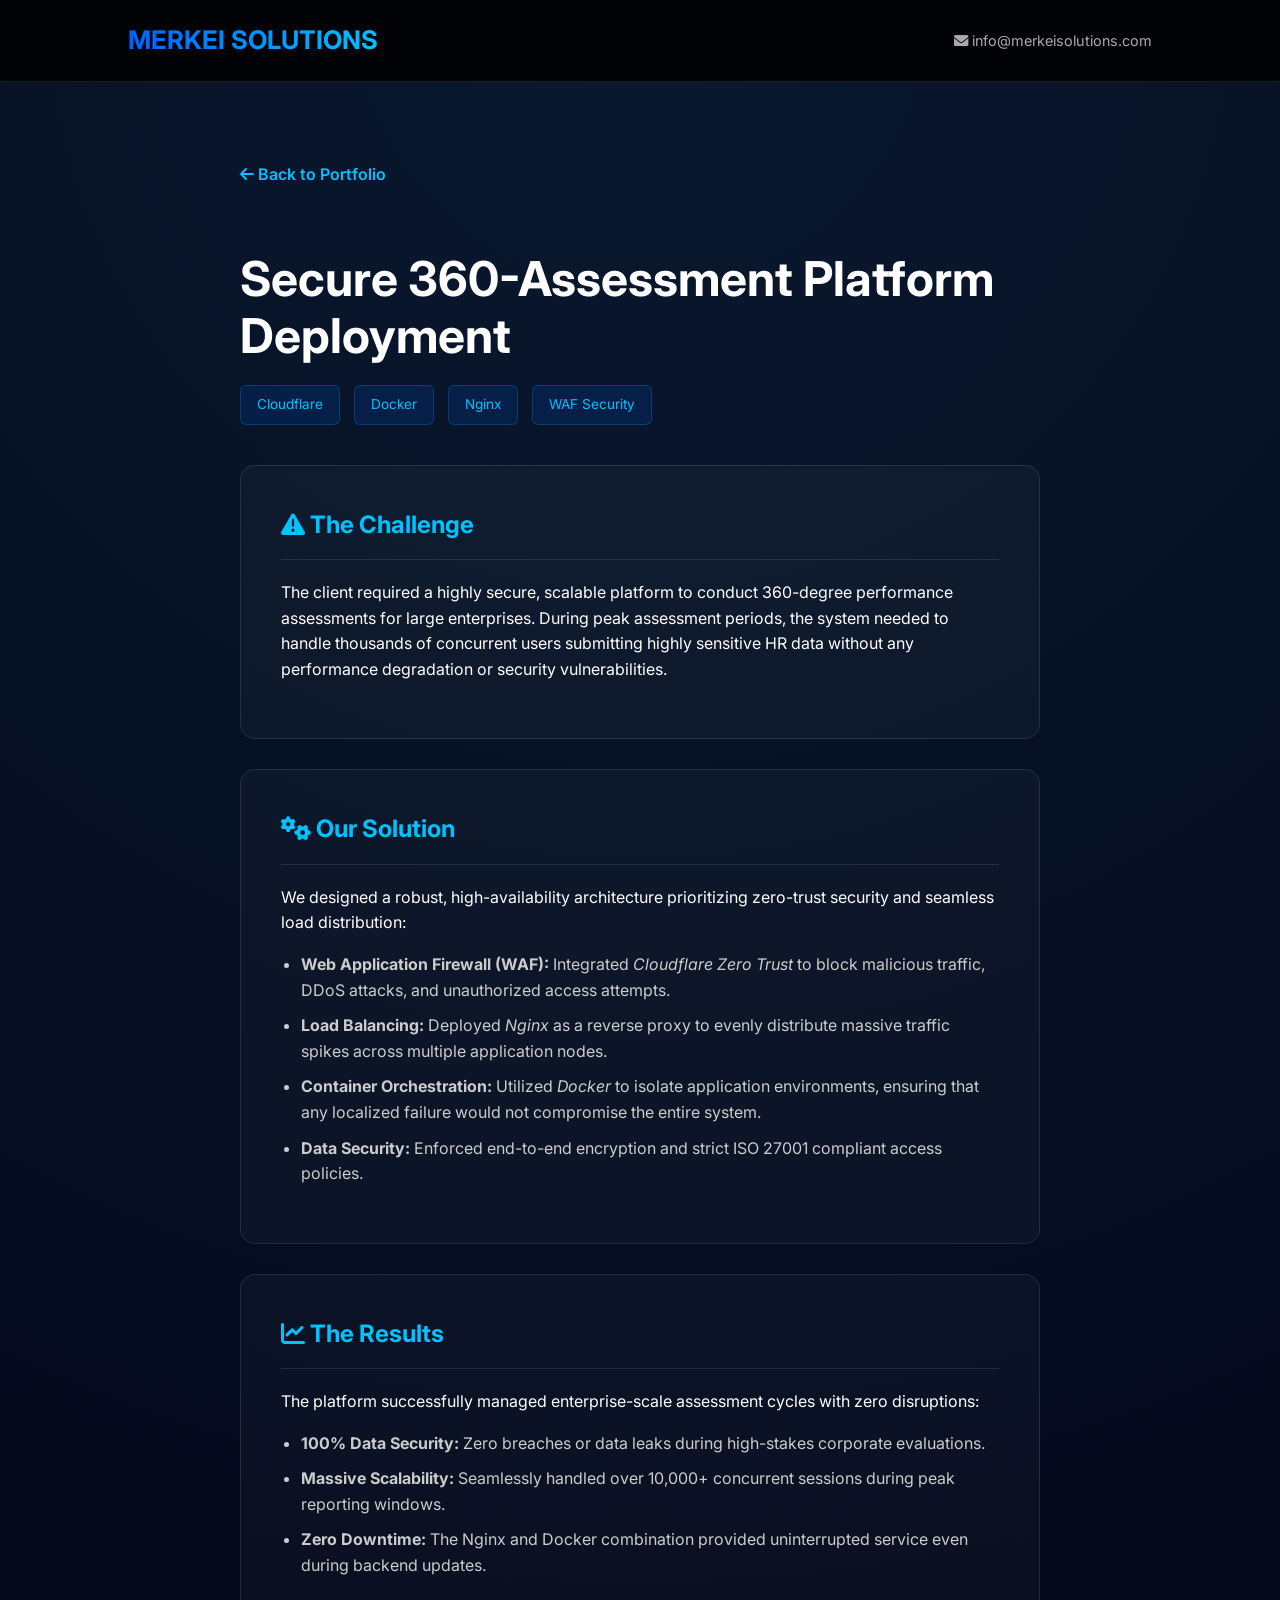
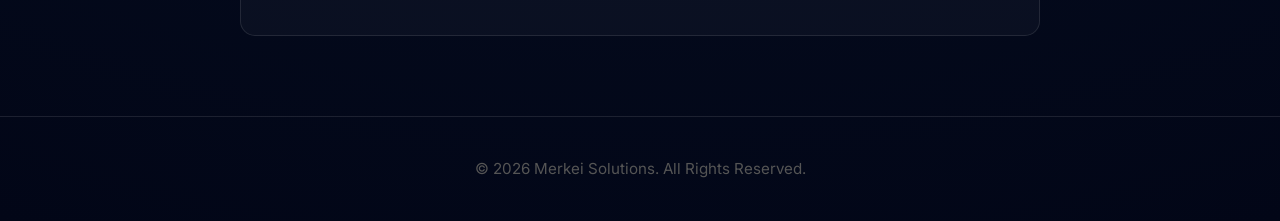
==== 360-assessment.html @ e1c32477 "Added detailed Case Study page for 360 app" ====
<!DOCTYPE html>
<html lang="en">
<head>
    <meta charset="UTF-8">
    <meta name="viewport" content="width=device-width, initial-scale=1.0">
    <title>Case Study: 360-Assessment Platform | Merkei Solutions</title>
    <link href="https://fonts.googleapis.com/css2?family=Inter:wght@400;600;700&display=swap" rel="stylesheet">
    <link rel="stylesheet" href="https://cdnjs.cloudflare.com/ajax/libs/font-awesome/6.0.0/css/all.min.css">
    
    <style>
        :root { --primary: #0062ff; --secondary: #00c2ff; --bg: #020617; --border: rgba(255, 255, 255, 0.1); }
        body { margin: 0; font-family: 'Inter', sans-serif; background: radial-gradient(circle at top, #0a192f, #020617); color: white; line-height: 1.6; }
        
        nav { display: flex; justify-content: space-between; align-items: center; padding: 20px 10%; background: rgba(0, 0, 0, 0.85); border-bottom: 1px solid var(--border); }
        .logo { font-size: 1.6rem; font-weight: bold; background: linear-gradient(to right, var(--primary), var(--secondary)); -webkit-background-clip: text; -webkit-text-fill-color: transparent; text-decoration: none;}
        
        .case-study-container { max-width: 800px; margin: 80px auto; padding: 0 20px; }
        .back-link { color: var(--secondary); text-decoration: none; font-weight: 600; display: inline-block; margin-bottom: 30px; transition: 0.3s; }
        .back-link:hover { transform: translateX(-5px); }
        
        h1 { font-size: 3rem; margin-bottom: 20px; line-height: 1.2; }
        .tags { margin-bottom: 40px; }
        .tag { font-size: 0.85rem; background: rgba(0, 98, 255, 0.15); padding: 8px 16px; border-radius: 6px; margin-right: 10px; color: var(--secondary); border: 1px solid rgba(0, 194, 255, 0.2); display: inline-block; }
        
        .content-section { background: rgba(255, 255, 255, 0.03); padding: 40px; border-radius: 15px; border: 1px solid var(--border); margin-bottom: 30px; }
        .content-section h2 { color: var(--secondary); margin-top: 0; border-bottom: 1px solid var(--border); padding-bottom: 15px; margin-bottom: 20px; }
        ul { padding-left: 20px; color: #ccc; }
        ul li { margin-bottom: 10px; }
        
        footer { text-align: center; padding: 40px; color: #555; border-top: 1px solid var(--border); font-size: 0.95rem; margin-top: 80px;}
    </style>
</head>
<body>

<nav>
    <a href="index.html" class="logo">MERKEI SOLUTIONS</a>
    <div style="font-size: 0.9rem; color: #aaa;"><i class="fa fa-envelope"></i> info@merkeisolutions.com</div>
</nav>

<div class="case-study-container">
    <a href="index.html#case-studies" class="back-link"><i class="fas fa-arrow-left"></i> Back to Portfolio</a>
    
    <h1>Secure 360-Assessment Platform Deployment</h1>
    <div class="tags">
        <span class="tag">Cloudflare</span> <span class="tag">Docker</span> <span class="tag">Nginx</span> <span class="tag">WAF Security</span>
    </div>

    <div class="content-section">
        <h2><i class="fas fa-exclamation-triangle"></i> The Challenge</h2>
        <p>The client required a highly secure, scalable platform to conduct 360-degree performance assessments for large enterprises. During peak assessment periods, the system needed to handle thousands of concurrent users submitting highly sensitive HR data without any performance degradation or security vulnerabilities.</p>
    </div>

    <div class="content-section">
        <h2><i class="fas fa-cogs"></i> Our Solution</h2>
        <p>We designed a robust, high-availability architecture prioritizing zero-trust security and seamless load distribution:</p>
        <ul>
            <li><strong>Web Application Firewall (WAF):</strong> Integrated <em>Cloudflare Zero Trust</em> to block malicious traffic, DDoS attacks, and unauthorized access attempts.</li>
            <li><strong>Load Balancing:</strong> Deployed <em>Nginx</em> as a reverse proxy to evenly distribute massive traffic spikes across multiple application nodes.</li>
            <li><strong>Container Orchestration:</strong> Utilized <em>Docker</em> to isolate application environments, ensuring that any localized failure would not compromise the entire system.</li>
            <li><strong>Data Security:</strong> Enforced end-to-end encryption and strict ISO 27001 compliant access policies.</li>
        </ul>
    </div>

    <div class="content-section">
        <h2><i class="fas fa-chart-line"></i> The Results</h2>
        <p>The platform successfully managed enterprise-scale assessment cycles with zero disruptions:</p>
        <ul>
            <li><strong>100% Data Security:</strong> Zero breaches or data leaks during high-stakes corporate evaluations.</li>
            <li><strong>Massive Scalability:</strong> Seamlessly handled over 10,000+ concurrent sessions during peak reporting windows.</li>
            <li><strong>Zero Downtime:</strong> The Nginx and Docker combination provided uninterrupted service even during backend updates.</li>
        </ul>
    </div>
</div>

<footer>
    © 2026 Merkei Solutions. All Rights Reserved.
</footer>

</body>
</html>
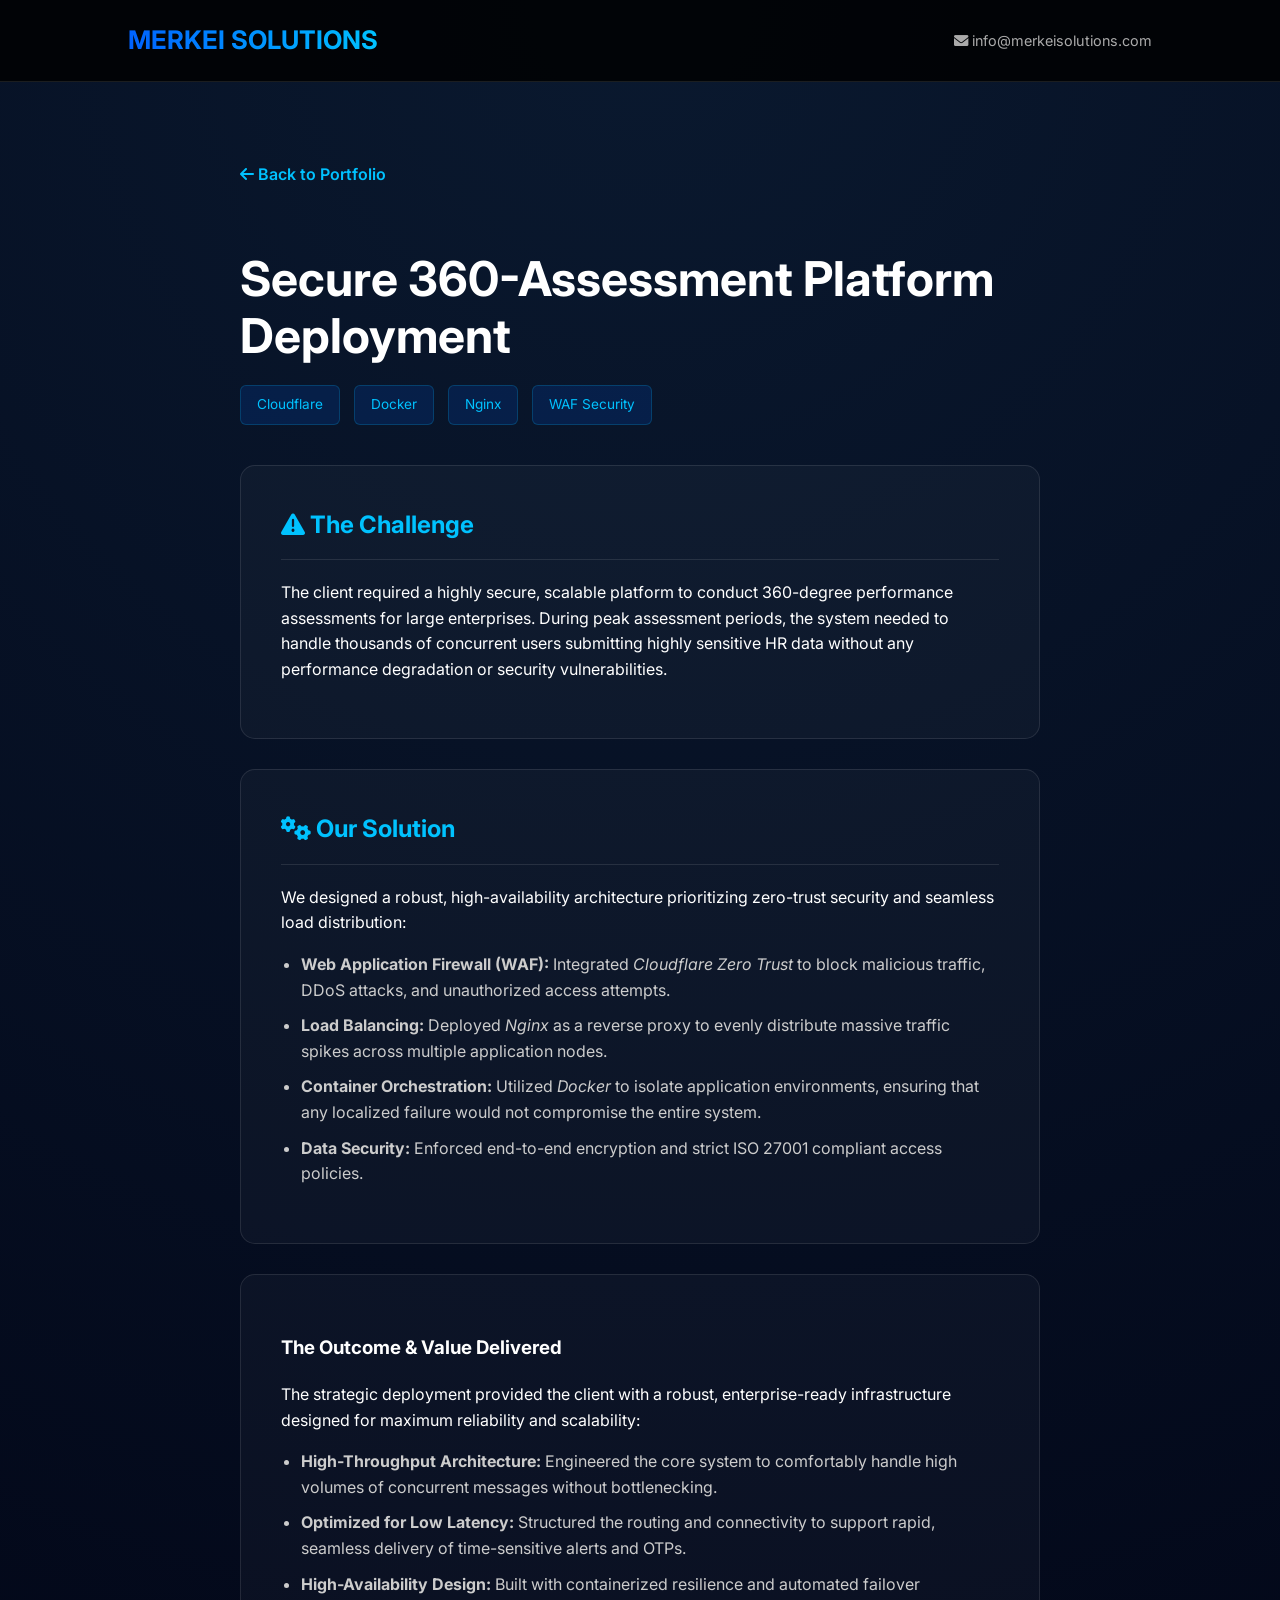
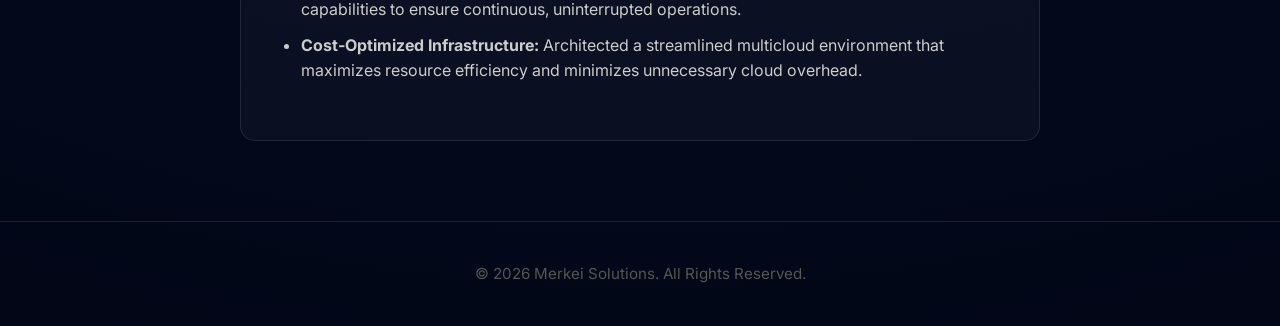
==== commit 2b4eb125: "Update SMS Gateway results to reflect architectural capabilities" ====
--- a/360-assessment.html
+++ b/360-assessment.html
@@ -62,12 +62,13 @@
     </div>
 
     <div class="content-section">
-        <h2><i class="fas fa-chart-line"></i> The Results</h2>
-        <p>The platform successfully managed enterprise-scale assessment cycles with zero disruptions:</p>
+        <h3>The Outcome & Value Delivered</h3>
+        <p>The strategic deployment provided the client with a robust, enterprise-ready infrastructure designed for maximum reliability and scalability:</p>
         <ul>
-            <li><strong>100% Data Security:</strong> Zero breaches or data leaks during high-stakes corporate evaluations.</li>
-            <li><strong>Massive Scalability:</strong> Seamlessly handled over 10,000+ concurrent sessions during peak reporting windows.</li>
-            <li><strong>Zero Downtime:</strong> The Nginx and Docker combination provided uninterrupted service even during backend updates.</li>
+            <li><strong>High-Throughput Architecture:</strong> Engineered the core system to comfortably handle high volumes of concurrent messages without bottlenecking.</li>
+            <li><strong>Optimized for Low Latency:</strong> Structured the routing and connectivity to support rapid, seamless delivery of time-sensitive alerts and OTPs.</li>
+            <li><strong>High-Availability Design:</strong> Built with containerized resilience and automated failover capabilities to ensure continuous, uninterrupted operations.</li>
+            <li><strong>Cost-Optimized Infrastructure:</strong> Architected a streamlined multicloud environment that maximizes resource efficiency and minimizes unnecessary cloud overhead.</li>
         </ul>
     </div>
 </div>
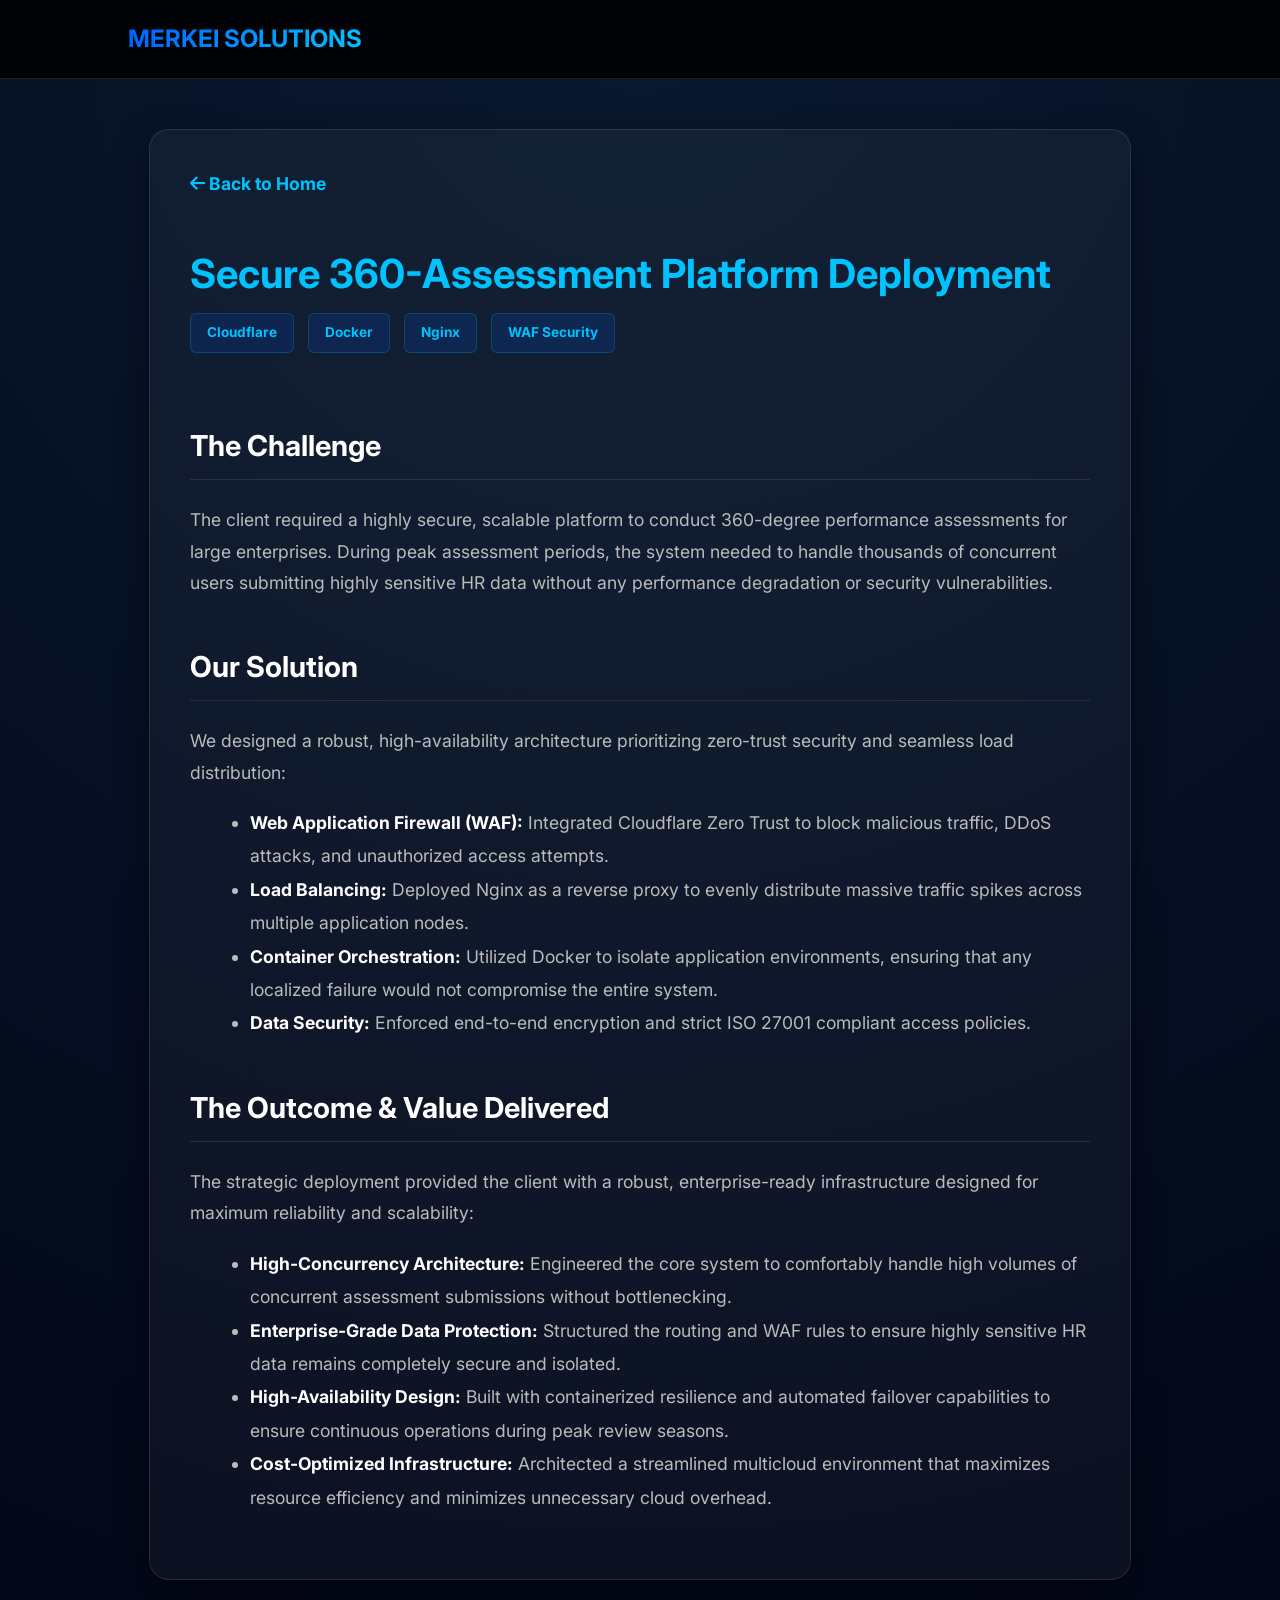
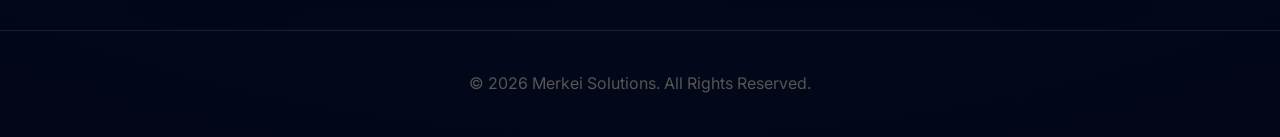
==== commit 37b08fc7: "Update 360 assessment page with new design and fix cursor" ====
--- a/360-assessment.html
+++ b/360-assessment.html
@@ -3,74 +3,85 @@
 <head>
     <meta charset="UTF-8">
     <meta name="viewport" content="width=device-width, initial-scale=1.0">
-    <title>Case Study: 360-Assessment Platform | Merkei Solutions</title>
+    <title>Secure 360-Assessment Platform | Merkei Solutions</title>
     <link href="https://fonts.googleapis.com/css2?family=Inter:wght@400;600;700&display=swap" rel="stylesheet">
     <link rel="stylesheet" href="https://cdnjs.cloudflare.com/ajax/libs/font-awesome/6.0.0/css/all.min.css">
     
     <style>
-        :root { --primary: #0062ff; --secondary: #00c2ff; --bg: #020617; --border: rgba(255, 255, 255, 0.1); }
-        body { margin: 0; font-family: 'Inter', sans-serif; background: radial-gradient(circle at top, #0a192f, #020617); color: white; line-height: 1.6; }
+        :root {
+            --primary: #0062ff;
+            --secondary: #00c2ff;
+            --bg: #020617;
+            --card-bg: rgba(255, 255, 255, 0.04);
+            --border: rgba(255, 255, 255, 0.1);
+        }
         
-        nav { display: flex; justify-content: space-between; align-items: center; padding: 20px 10%; background: rgba(0, 0, 0, 0.85); border-bottom: 1px solid var(--border); }
-        .logo { font-size: 1.6rem; font-weight: bold; background: linear-gradient(to right, var(--primary), var(--secondary)); -webkit-background-clip: text; -webkit-text-fill-color: transparent; text-decoration: none;}
+        body {
+            margin: 0; font-family: 'Inter', sans-serif;
+            background: radial-gradient(circle at top, #0a192f, #020617);
+            color: white; line-height: 1.6; scroll-behavior: smooth;
+            /* --- මවුස් එක Type කරන ඉර (Cursor) නැති කිරීම --- */
+            cursor: default;
+            -webkit-user-select: none;
+            -ms-user-select: none;
+            user-select: none;
+        }
         
-        .case-study-container { max-width: 800px; margin: 80px auto; padding: 0 20px; }
-        .back-link { color: var(--secondary); text-decoration: none; font-weight: 600; display: inline-block; margin-bottom: 30px; transition: 0.3s; }
-        .back-link:hover { transform: translateX(-5px); }
+        /* Links සහ Buttons වලට පමණක් 'අතක' සලකුණ යෙදීම */
+        a, button { cursor: pointer; }
         
-        h1 { font-size: 3rem; margin-bottom: 20px; line-height: 1.2; }
-        .tags { margin-bottom: 40px; }
-        .tag { font-size: 0.85rem; background: rgba(0, 98, 255, 0.15); padding: 8px 16px; border-radius: 6px; margin-right: 10px; color: var(--secondary); border: 1px solid rgba(0, 194, 255, 0.2); display: inline-block; }
+        nav { padding: 20px 10%; background: rgba(0,0,0,0.85); border-bottom: 1px solid var(--border); display: flex; justify-content: space-between; }
+        .logo { font-size: 1.5rem; font-weight: bold; background: linear-gradient(to right, var(--primary), var(--secondary)); -webkit-background-clip: text; -webkit-text-fill-color: transparent; text-decoration: none; }
         
-        .content-section { background: rgba(255, 255, 255, 0.03); padding: 40px; border-radius: 15px; border: 1px solid var(--border); margin-bottom: 30px; }
-        .content-section h2 { color: var(--secondary); margin-top: 0; border-bottom: 1px solid var(--border); padding-bottom: 15px; margin-bottom: 20px; }
-        ul { padding-left: 20px; color: #ccc; }
-        ul li { margin-bottom: 10px; }
+        .container { max-width: 900px; margin: 50px auto; padding: 40px; background: var(--card-bg); border: 1px solid var(--border); border-radius: 20px; box-shadow: 0 10px 30px rgba(0,0,0,0.5); }
+        h1 { font-size: 2.5rem; color: var(--secondary); margin-bottom: 15px; line-height: 1.2; }
+        h2 { color: #fff; margin-top: 45px; border-bottom: 1px solid var(--border); padding-bottom: 10px; font-size: 1.8rem; }
+        p { color: #bbb; font-size: 1.1rem; margin-bottom: 15px; line-height: 1.8; }
+        ul { margin-left: 20px; line-height: 1.9; color: #bbb; font-size: 1.1rem; margin-bottom: 25px; }
+        strong { color: #fff; }
         
-        footer { text-align: center; padding: 40px; color: #555; border-top: 1px solid var(--border); font-size: 0.95rem; margin-top: 80px;}
+        .tag { font-size: 0.85rem; background: rgba(0, 98, 255, 0.15); padding: 8px 16px; border-radius: 6px; margin-right: 10px; color: var(--secondary); border: 1px solid rgba(0, 194, 255, 0.2); display: inline-block; margin-bottom: 25px; font-weight: bold; }
+        
+        .back-btn { display: inline-block; margin-bottom: 25px; color: var(--secondary); text-decoration: none; font-weight: bold; transition: 0.3s; font-size: 1.1rem; }
+        .back-btn:hover { color: white; transform: translateX(-5px); text-shadow: 0 0 10px rgba(0,194,255,0.5); }
+        
+        footer { text-align: center; padding: 40px; border-top: 1px solid var(--border); margin-top: 50px; color: #555; }
     </style>
 </head>
 <body>
 
 <nav>
     <a href="index.html" class="logo">MERKEI SOLUTIONS</a>
-    <div style="font-size: 0.9rem; color: #aaa;"><i class="fa fa-envelope"></i> info@merkeisolutions.com</div>
 </nav>
 
-<div class="case-study-container">
-    <a href="index.html#case-studies" class="back-link"><i class="fas fa-arrow-left"></i> Back to Portfolio</a>
+<div class="container">
+    <a href="index.html#case-studies" class="back-btn"><i class="fas fa-arrow-left"></i> Back to Home</a>
     
     <h1>Secure 360-Assessment Platform Deployment</h1>
-    <div class="tags">
+    <div>
         <span class="tag">Cloudflare</span> <span class="tag">Docker</span> <span class="tag">Nginx</span> <span class="tag">WAF Security</span>
     </div>
 
-    <div class="content-section">
-        <h2><i class="fas fa-exclamation-triangle"></i> The Challenge</h2>
-        <p>The client required a highly secure, scalable platform to conduct 360-degree performance assessments for large enterprises. During peak assessment periods, the system needed to handle thousands of concurrent users submitting highly sensitive HR data without any performance degradation or security vulnerabilities.</p>
-    </div>
+    <h2>The Challenge</h2>
+    <p>The client required a highly secure, scalable platform to conduct 360-degree performance assessments for large enterprises. During peak assessment periods, the system needed to handle thousands of concurrent users submitting highly sensitive HR data without any performance degradation or security vulnerabilities.</p>
 
-    <div class="content-section">
-        <h2><i class="fas fa-cogs"></i> Our Solution</h2>
-        <p>We designed a robust, high-availability architecture prioritizing zero-trust security and seamless load distribution:</p>
-        <ul>
-            <li><strong>Web Application Firewall (WAF):</strong> Integrated <em>Cloudflare Zero Trust</em> to block malicious traffic, DDoS attacks, and unauthorized access attempts.</li>
-            <li><strong>Load Balancing:</strong> Deployed <em>Nginx</em> as a reverse proxy to evenly distribute massive traffic spikes across multiple application nodes.</li>
-            <li><strong>Container Orchestration:</strong> Utilized <em>Docker</em> to isolate application environments, ensuring that any localized failure would not compromise the entire system.</li>
-            <li><strong>Data Security:</strong> Enforced end-to-end encryption and strict ISO 27001 compliant access policies.</li>
-        </ul>
-    </div>
+    <h2>Our Solution</h2>
+    <p>We designed a robust, high-availability architecture prioritizing zero-trust security and seamless load distribution:</p>
+    <ul>
+        <li><strong>Web Application Firewall (WAF):</strong> Integrated Cloudflare Zero Trust to block malicious traffic, DDoS attacks, and unauthorized access attempts.</li>
+        <li><strong>Load Balancing:</strong> Deployed Nginx as a reverse proxy to evenly distribute massive traffic spikes across multiple application nodes.</li>
+        <li><strong>Container Orchestration:</strong> Utilized Docker to isolate application environments, ensuring that any localized failure would not compromise the entire system.</li>
+        <li><strong>Data Security:</strong> Enforced end-to-end encryption and strict ISO 27001 compliant access policies.</li>
+    </ul>
 
-    <div class="content-section">
-        <h3>The Outcome & Value Delivered</h3>
-        <p>The strategic deployment provided the client with a robust, enterprise-ready infrastructure designed for maximum reliability and scalability:</p>
-        <ul>
-            <li><strong>High-Throughput Architecture:</strong> Engineered the core system to comfortably handle high volumes of concurrent messages without bottlenecking.</li>
-            <li><strong>Optimized for Low Latency:</strong> Structured the routing and connectivity to support rapid, seamless delivery of time-sensitive alerts and OTPs.</li>
-            <li><strong>High-Availability Design:</strong> Built with containerized resilience and automated failover capabilities to ensure continuous, uninterrupted operations.</li>
-            <li><strong>Cost-Optimized Infrastructure:</strong> Architected a streamlined multicloud environment that maximizes resource efficiency and minimizes unnecessary cloud overhead.</li>
-        </ul>
-    </div>
+    <h2>The Outcome & Value Delivered</h2>
+    <p>The strategic deployment provided the client with a robust, enterprise-ready infrastructure designed for maximum reliability and scalability:</p>
+    <ul>
+        <li><strong>High-Concurrency Architecture:</strong> Engineered the core system to comfortably handle high volumes of concurrent assessment submissions without bottlenecking.</li>
+        <li><strong>Enterprise-Grade Data Protection:</strong> Structured the routing and WAF rules to ensure highly sensitive HR data remains completely secure and isolated.</li>
+        <li><strong>High-Availability Design:</strong> Built with containerized resilience and automated failover capabilities to ensure continuous operations during peak review seasons.</li>
+        <li><strong>Cost-Optimized Infrastructure:</strong> Architected a streamlined multicloud environment that maximizes resource efficiency and minimizes unnecessary cloud overhead.</li>
+    </ul>
 </div>
 
 <footer>
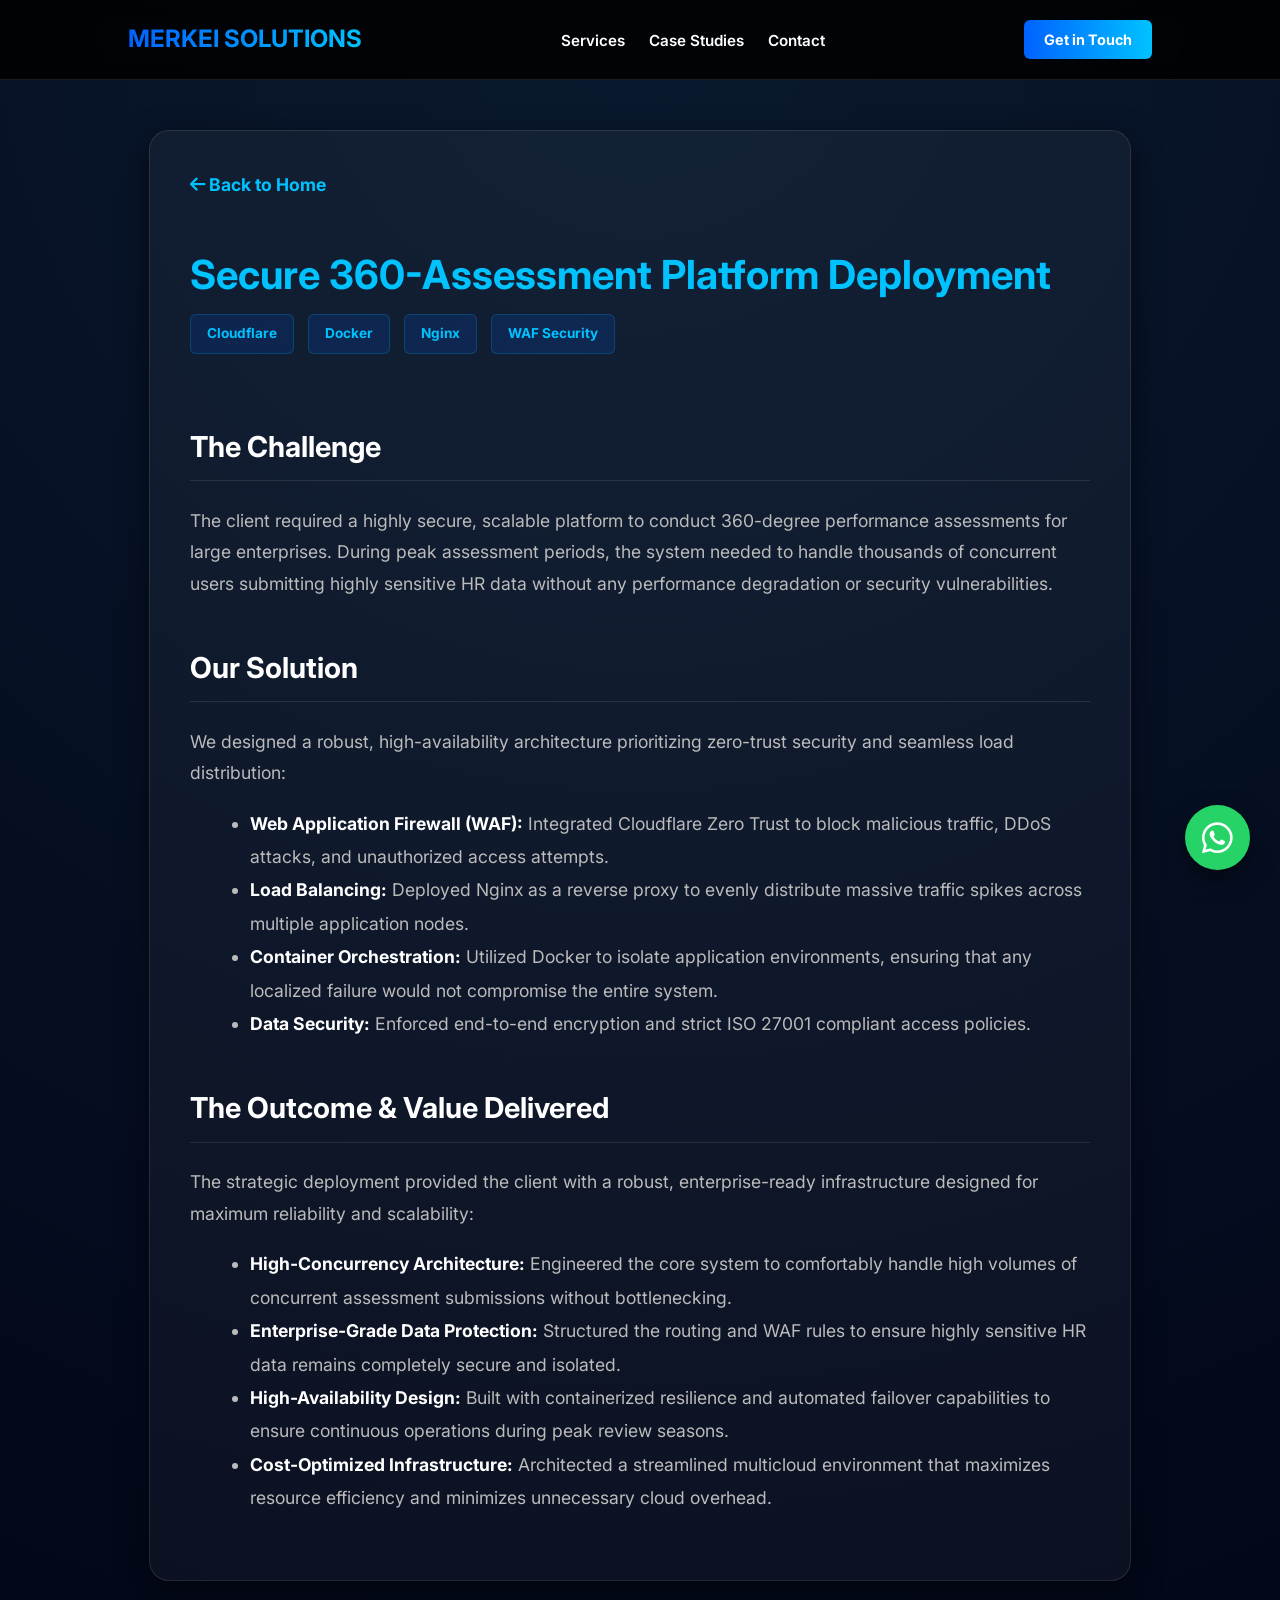
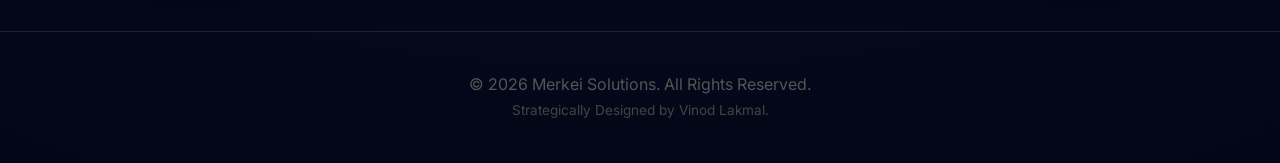
==== commit bc3199de: "ci: add dockerfile and github actions pipeline" ====
--- a/360-assessment.html
+++ b/360-assessment.html
@@ -4,8 +4,19 @@
     <meta charset="UTF-8">
     <meta name="viewport" content="width=device-width, initial-scale=1.0">
     <title>Secure 360-Assessment Platform | Merkei Solutions</title>
+    <meta name="description" content="Merkei Solutions architected a high-availability 360-degree assessment platform with Cloudflare Zero Trust and Nginx, securely handling thousands of concurrent enterprise users.">
+    <link rel="canonical" href="https://merkeisolutions.com/360-assessment.html">
+    <meta property="og:type" content="article">
+    <meta property="og:url" content="https://merkeisolutions.com/360-assessment.html">
+    <meta property="og:title" content="Secure 360-Assessment Platform Deployment | Merkei Solutions">
+    <meta property="og:description" content="High-availability infrastructure for 360-degree HR assessments. Cloudflare Zero Trust, Docker, and Nginx handling thousands of concurrent users securely.">
+    <meta property="og:image" content="https://merkeisolutions.com/images/og-banner.jpg">
+    <meta name="twitter:card" content="summary_large_image">
+    <link rel="preconnect" href="https://fonts.googleapis.com">
+    <link rel="preconnect" href="https://fonts.gstatic.com" crossorigin>
+    <link rel="preconnect" href="https://cdnjs.cloudflare.com">
     <link href="https://fonts.googleapis.com/css2?family=Inter:wght@400;600;700&display=swap" rel="stylesheet">
-    <link rel="stylesheet" href="https://cdnjs.cloudflare.com/ajax/libs/font-awesome/6.0.0/css/all.min.css">
+    <link rel="stylesheet" href="https://cdnjs.cloudflare.com/ajax/libs/font-awesome/6.0.0/css/all.min.css" integrity="sha512-9usAa10IRO0HhonpyAIVpjrylPvoDwiPUiKdWk5t3PyolY1cOd4DSE0Ga+ri4AuTroPR5aQvXU9xC6qOK5iqA==" crossorigin="anonymous" referrerpolicy="no-referrer">
     
     <style>
         :root {
@@ -27,11 +38,23 @@
             user-select: none;
         }
         
-        /* Links සහ Buttons වලට පමණක් 'අතක' සලකුණ යෙදීම */
         a, button { cursor: pointer; }
-        
-        nav { padding: 20px 10%; background: rgba(0,0,0,0.85); border-bottom: 1px solid var(--border); display: flex; justify-content: space-between; }
+        nav { padding: 20px 10%; background: rgba(0,0,0,0.85); border-bottom: 1px solid var(--border); display: flex; justify-content: space-between; align-items: center; position: sticky; top: 0; z-index: 1000; backdrop-filter: blur(12px); }
         .logo { font-size: 1.5rem; font-weight: bold; background: linear-gradient(to right, var(--primary), var(--secondary)); -webkit-background-clip: text; -webkit-text-fill-color: transparent; text-decoration: none; }
+        .nav-links { list-style: none; display: flex; gap: 24px; margin: 0; padding: 0; }
+        .nav-links a { color: white; text-decoration: none; font-weight: 600; transition: color 0.3s; font-size: 0.95rem; }
+        .nav-links a:hover { color: var(--secondary); }
+        .nav-cta { padding: 8px 20px; background: linear-gradient(to right, var(--primary), var(--secondary)); color: white; text-decoration: none; border-radius: 6px; font-weight: bold; font-size: 0.9rem; white-space: nowrap; }
+        .nav-toggle { display: none; background: none; border: 1px solid var(--border); color: white; font-size: 1.4rem; padding: 6px 12px; border-radius: 6px; cursor: pointer; width: auto; }
+        .whatsapp { position: fixed; bottom: 30px; right: 30px; background: #25D366; width: 65px; height: 65px; border-radius: 50%; display: flex; align-items: center; justify-content: center; font-size: 35px; color: white; text-decoration: none; box-shadow: 0 10px 25px rgba(0,0,0,0.5); z-index: 1000; transition: 0.3s; }
+        .whatsapp:hover { transform: scale(1.1) rotate(10deg); }
+        @media (max-width: 768px) {
+            .nav-toggle { display: block; }
+            .nav-links { display: none; flex-direction: column; gap: 0; position: absolute; top: 65px; left: 0; right: 0; background: rgba(0,0,0,0.95); border-bottom: 1px solid var(--border); padding: 10px 0; }
+            .nav-links.open { display: flex; }
+            .nav-links li a { display: block; padding: 12px 10%; }
+            .nav-cta { display: none; }
+        }
         
         .container { max-width: 900px; margin: 50px auto; padding: 40px; background: var(--card-bg); border: 1px solid var(--border); border-radius: 20px; box-shadow: 0 10px 30px rgba(0,0,0,0.5); }
         h1 { font-size: 2.5rem; color: var(--secondary); margin-bottom: 15px; line-height: 1.2; }
@@ -50,9 +73,26 @@
 </head>
 <body>
 
-<nav>
+<nav aria-label="Main navigation">
     <a href="index.html" class="logo">MERKEI SOLUTIONS</a>
+    <ul class="nav-links" id="nav-links">
+        <li><a href="index.html#services">Services</a></li>
+        <li><a href="index.html#case-studies">Case Studies</a></li>
+        <li><a href="index.html#contact">Contact</a></li>
+    </ul>
+    <a href="index.html#contact" class="nav-cta">Get in Touch</a>
+    <button class="nav-toggle" id="nav-toggle" aria-label="Toggle navigation" aria-expanded="false" aria-controls="nav-links">&#9776;</button>
 </nav>
+<script>
+    (function() {
+        var btn = document.getElementById('nav-toggle');
+        var menu = document.getElementById('nav-links');
+        btn.addEventListener('click', function() {
+            var open = menu.classList.toggle('open');
+            btn.setAttribute('aria-expanded', open);
+        });
+    })();
+</script>
 
 <div class="container">
     <a href="index.html#case-studies" class="back-btn"><i class="fas fa-arrow-left"></i> Back to Home</a>
@@ -85,8 +125,13 @@
 </div>
 
 <footer>
-    © 2026 Merkei Solutions. All Rights Reserved.
+    © 2026 Merkei Solutions. All Rights Reserved. <br>
+    <span style="font-size: 0.85rem; color: #444;">Strategically Designed by Vinod Lakmal.</span>
 </footer>
+
+<a href="https://wa.me/94701113511" class="whatsapp" target="_blank" rel="noopener noreferrer" aria-label="Contact us on WhatsApp">
+    <i class="fab fa-whatsapp" aria-hidden="true"></i>
+</a>
 
 </body>
 </html>
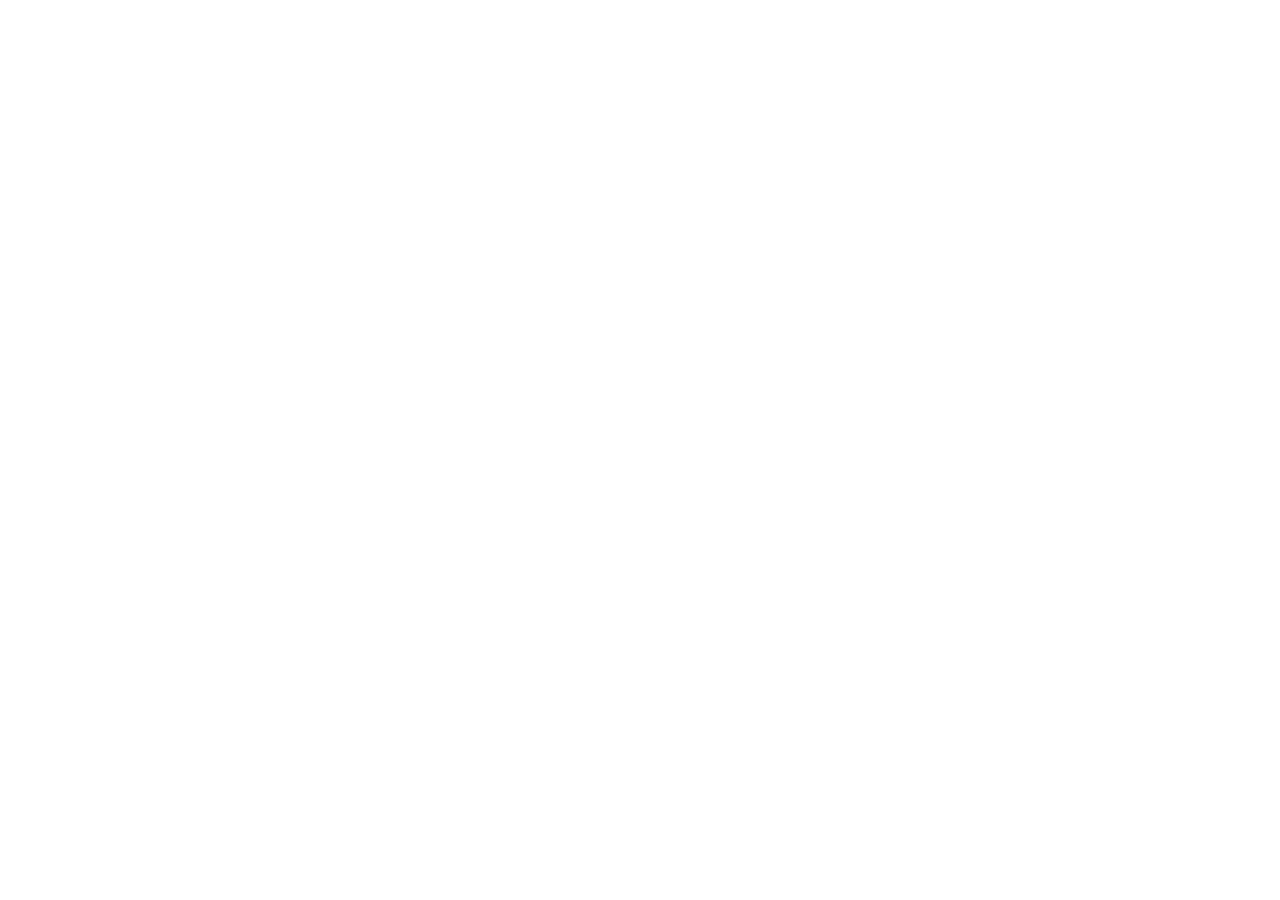
==== commit adfb4e30: "fix: replace fa-whatsapp with inline SVG" ====
--- a/360-assessment.html
+++ b/360-assessment.html
@@ -68,70 +68,4 @@
         .back-btn { display: inline-block; margin-bottom: 25px; color: var(--secondary); text-decoration: none; font-weight: bold; transition: 0.3s; font-size: 1.1rem; }
         .back-btn:hover { color: white; transform: translateX(-5px); text-shadow: 0 0 10px rgba(0,194,255,0.5); }
         
-        footer { text-align: center; padding: 40px; border-top: 1px solid var(--border); margin-top: 50px; color: #555; }
-    </style>
-</head>
-<body>
-
-<nav aria-label="Main navigation">
-    <a href="index.html" class="logo">MERKEI SOLUTIONS</a>
-    <ul class="nav-links" id="nav-links">
-        <li><a href="index.html#services">Services</a></li>
-        <li><a href="index.html#case-studies">Case Studies</a></li>
-        <li><a href="index.html#contact">Contact</a></li>
-    </ul>
-    <a href="index.html#contact" class="nav-cta">Get in Touch</a>
-    <button class="nav-toggle" id="nav-toggle" aria-label="Toggle navigation" aria-expanded="false" aria-controls="nav-links">&#9776;</button>
-</nav>
-<script>
-    (function() {
-        var btn = document.getElementById('nav-toggle');
-        var menu = document.getElementById('nav-links');
-        btn.addEventListener('click', function() {
-            var open = menu.classList.toggle('open');
-            btn.setAttribute('aria-expanded', open);
-        });
-    })();
-</script>
-
-<div class="container">
-    <a href="index.html#case-studies" class="back-btn"><i class="fas fa-arrow-left"></i> Back to Home</a>
-    
-    <h1>Secure 360-Assessment Platform Deployment</h1>
-    <div>
-        <span class="tag">Cloudflare</span> <span class="tag">Docker</span> <span class="tag">Nginx</span> <span class="tag">WAF Security</span>
-    </div>
-
-    <h2>The Challenge</h2>
-    <p>The client required a highly secure, scalable platform to conduct 360-degree performance assessments for large enterprises. During peak assessment periods, the system needed to handle thousands of concurrent users submitting highly sensitive HR data without any performance degradation or security vulnerabilities.</p>
-
-    <h2>Our Solution</h2>
-    <p>We designed a robust, high-availability architecture prioritizing zero-trust security and seamless load distribution:</p>
-    <ul>
-        <li><strong>Web Application Firewall (WAF):</strong> Integrated Cloudflare Zero Trust to block malicious traffic, DDoS attacks, and unauthorized access attempts.</li>
-        <li><strong>Load Balancing:</strong> Deployed Nginx as a reverse proxy to evenly distribute massive traffic spikes across multiple application nodes.</li>
-        <li><strong>Container Orchestration:</strong> Utilized Docker to isolate application environments, ensuring that any localized failure would not compromise the entire system.</li>
-        <li><strong>Data Security:</strong> Enforced end-to-end encryption and strict ISO 27001 compliant access policies.</li>
-    </ul>
-
-    <h2>The Outcome & Value Delivered</h2>
-    <p>The strategic deployment provided the client with a robust, enterprise-ready infrastructure designed for maximum reliability and scalability:</p>
-    <ul>
-        <li><strong>High-Concurrency Architecture:</strong> Engineered the core system to comfortably handle high volumes of concurrent assessment submissions without bottlenecking.</li>
-        <li><strong>Enterprise-Grade Data Protection:</strong> Structured the routing and WAF rules to ensure highly sensitive HR data remains completely secure and isolated.</li>
-        <li><strong>High-Availability Design:</strong> Built with containerized resilience and automated failover capabilities to ensure continuous operations during peak review seasons.</li>
-        <li><strong>Cost-Optimized Infrastructure:</strong> Architected a streamlined multicloud environment that maximizes resource efficiency and minimizes unnecessary cloud overhead.</li>
-    </ul>
-</div>
-
-<footer>
-    © 2026 Merkei Solutions. All Rights Reserved. <br>
-    <span style="font-size: 0.85rem; color: #444;">Strategically Designed by Vinod Lakmal.</span>
-</footer>
-
-<a href="https://wa.me/94701113511" class="whatsapp" target="_blank" rel="noopener noreferrer" aria-label="Contact us on WhatsApp">
-    <i class="fab fa-whatsapp" aria-hidden="true"></i>
-</a>
-
-</body>
-</html>+        footer { text-align: center; padding: 40px; border-top
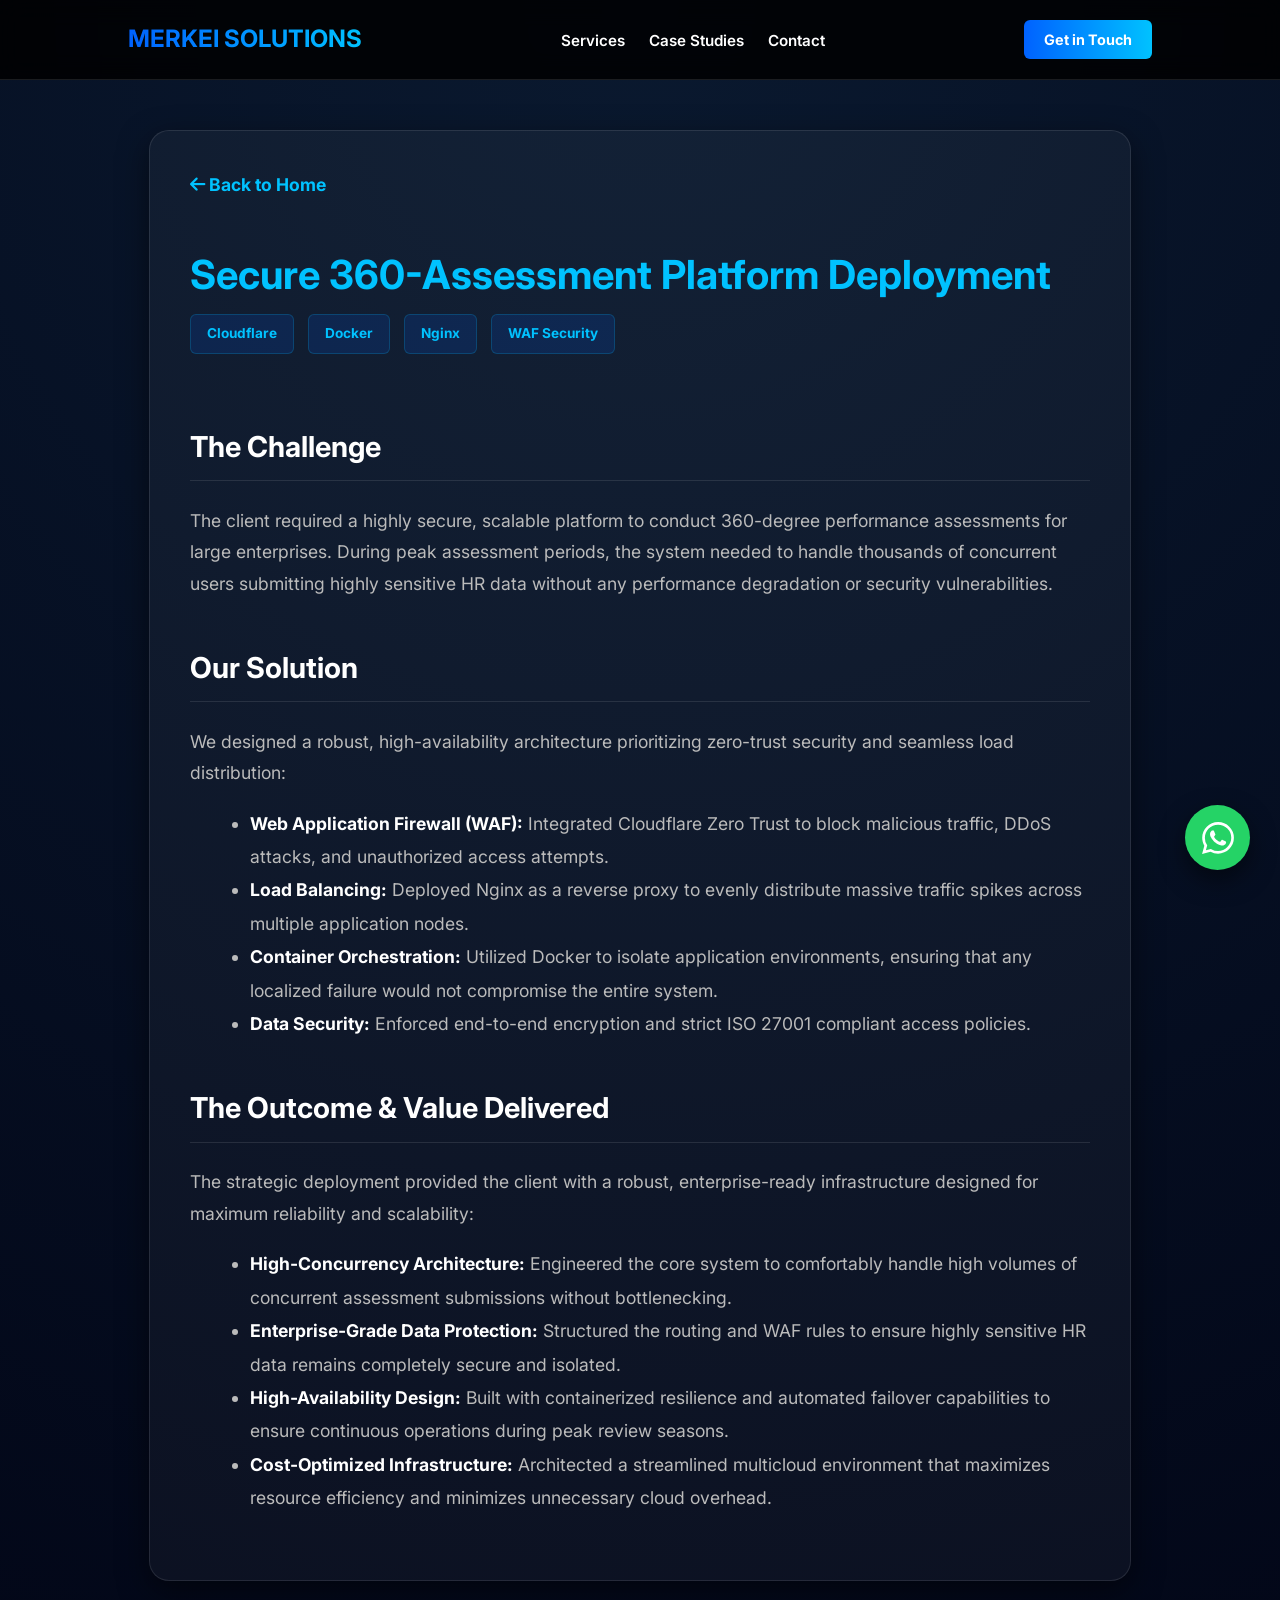
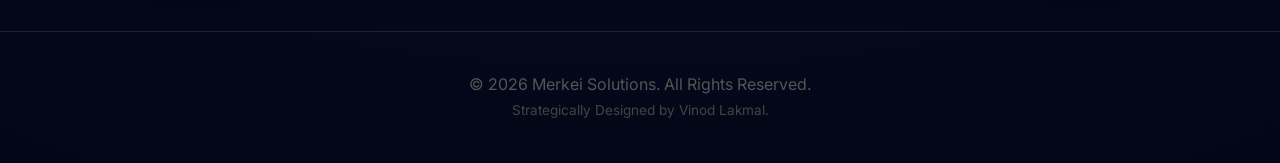
==== commit 5e845317: "fix: restore all 5 case study pages truncated by commit adfb4e3 The fa-whatsapp SVG fix commit accid" ====
--- a/360-assessment.html
+++ b/360-assessment.html
@@ -5,9 +5,9 @@
     <meta name="viewport" content="width=device-width, initial-scale=1.0">
     <title>Secure 360-Assessment Platform | Merkei Solutions</title>
     <meta name="description" content="Merkei Solutions architected a high-availability 360-degree assessment platform with Cloudflare Zero Trust and Nginx, securely handling thousands of concurrent enterprise users.">
-    <link rel="canonical" href="https://merkeisolutions.com/360-assessment.html">
+    <link rel="canonical" href="https://merkeisolutions.com/360-assessment">
     <meta property="og:type" content="article">
-    <meta property="og:url" content="https://merkeisolutions.com/360-assessment.html">
+    <meta property="og:url" content="https://merkeisolutions.com/360-assessment">
     <meta property="og:title" content="Secure 360-Assessment Platform Deployment | Merkei Solutions">
     <meta property="og:description" content="High-availability infrastructure for 360-degree HR assessments. Cloudflare Zero Trust, Docker, and Nginx handling thousands of concurrent users securely.">
     <meta property="og:image" content="https://merkeisolutions.com/images/og-banner.jpg">
@@ -16,8 +16,8 @@
     <link rel="preconnect" href="https://fonts.gstatic.com" crossorigin>
     <link rel="preconnect" href="https://cdnjs.cloudflare.com">
     <link href="https://fonts.googleapis.com/css2?family=Inter:wght@400;600;700&display=swap" rel="stylesheet">
-    <link rel="stylesheet" href="https://cdnjs.cloudflare.com/ajax/libs/font-awesome/6.0.0/css/all.min.css" integrity="sha512-9usAa10IRO0HhonpyAIVpjrylPvoDwiPUiKdWk5t3PyolY1cOd4DSE0Ga+ri4AuTroPR5aQvXU9xC6qOK5iqA==" crossorigin="anonymous" referrerpolicy="no-referrer">
-    
+    <link rel="stylesheet" href="https://cdnjs.cloudflare.com/ajax/libs/font-awesome/6.5.2/css/all.min.css" crossorigin="anonymous" referrerpolicy="no-referrer">
+
     <style>
         :root {
             --primary: #0062ff;
@@ -26,18 +26,17 @@
             --card-bg: rgba(255, 255, 255, 0.04);
             --border: rgba(255, 255, 255, 0.1);
         }
-        
+
         body {
             margin: 0; font-family: 'Inter', sans-serif;
             background: radial-gradient(circle at top, #0a192f, #020617);
             color: white; line-height: 1.6; scroll-behavior: smooth;
-            /* --- මවුස් එක Type කරන ඉර (Cursor) නැති කිරීම --- */
             cursor: default;
             -webkit-user-select: none;
             -ms-user-select: none;
             user-select: none;
         }
-        
+
         a, button { cursor: pointer; }
         nav { padding: 20px 10%; background: rgba(0,0,0,0.85); border-bottom: 1px solid var(--border); display: flex; justify-content: space-between; align-items: center; position: sticky; top: 0; z-index: 1000; backdrop-filter: blur(12px); }
         .logo { font-size: 1.5rem; font-weight: bold; background: linear-gradient(to right, var(--primary), var(--secondary)); -webkit-background-clip: text; -webkit-text-fill-color: transparent; text-decoration: none; }
@@ -55,17 +54,83 @@
             .nav-links li a { display: block; padding: 12px 10%; }
             .nav-cta { display: none; }
         }
-        
+
         .container { max-width: 900px; margin: 50px auto; padding: 40px; background: var(--card-bg); border: 1px solid var(--border); border-radius: 20px; box-shadow: 0 10px 30px rgba(0,0,0,0.5); }
         h1 { font-size: 2.5rem; color: var(--secondary); margin-bottom: 15px; line-height: 1.2; }
         h2 { color: #fff; margin-top: 45px; border-bottom: 1px solid var(--border); padding-bottom: 10px; font-size: 1.8rem; }
         p { color: #bbb; font-size: 1.1rem; margin-bottom: 15px; line-height: 1.8; }
         ul { margin-left: 20px; line-height: 1.9; color: #bbb; font-size: 1.1rem; margin-bottom: 25px; }
         strong { color: #fff; }
-        
+
         .tag { font-size: 0.85rem; background: rgba(0, 98, 255, 0.15); padding: 8px 16px; border-radius: 6px; margin-right: 10px; color: var(--secondary); border: 1px solid rgba(0, 194, 255, 0.2); display: inline-block; margin-bottom: 25px; font-weight: bold; }
-        
+
         .back-btn { display: inline-block; margin-bottom: 25px; color: var(--secondary); text-decoration: none; font-weight: bold; transition: 0.3s; font-size: 1.1rem; }
         .back-btn:hover { color: white; transform: translateX(-5px); text-shadow: 0 0 10px rgba(0,194,255,0.5); }
-        
-        footer { text-align: center; padding: 40px; border-top+
+        footer { text-align: center; padding: 40px; border-top: 1px solid var(--border); margin-top: 50px; color: #555; }
+    </style>
+</head>
+<body>
+
+<nav aria-label="Main navigation">
+    <a href="index.html" class="logo">MERKEI SOLUTIONS</a>
+    <ul class="nav-links" id="nav-links">
+        <li><a href="index.html#services">Services</a></li>
+        <li><a href="index.html#case-studies">Case Studies</a></li>
+        <li><a href="index.html#contact">Contact</a></li>
+    </ul>
+    <a href="index.html#contact" class="nav-cta">Get in Touch</a>
+    <button class="nav-toggle" id="nav-toggle" aria-label="Toggle navigation" aria-expanded="false" aria-controls="nav-links">&#9776;</button>
+</nav>
+<script>
+    (function() {
+        var btn = document.getElementById('nav-toggle');
+        var menu = document.getElementById('nav-links');
+        btn.addEventListener('click', function() {
+            var open = menu.classList.toggle('open');
+            btn.setAttribute('aria-expanded', open);
+        });
+    })();
+</script>
+
+<div class="container">
+    <a href="index.html#case-studies" class="back-btn"><i class="fas fa-arrow-left"></i> Back to Home</a>
+
+    <h1>Secure 360-Assessment Platform Deployment</h1>
+    <div>
+        <span class="tag">Cloudflare</span> <span class="tag">Docker</span> <span class="tag">Nginx</span> <span class="tag">WAF Security</span>
+    </div>
+
+    <h2>The Challenge</h2>
+    <p>The client required a highly secure, scalable platform to conduct 360-degree performance assessments for large enterprises. During peak assessment periods, the system needed to handle thousands of concurrent users submitting highly sensitive HR data without any performance degradation or security vulnerabilities.</p>
+
+    <h2>Our Solution</h2>
+    <p>We designed a robust, high-availability architecture prioritizing zero-trust security and seamless load distribution:</p>
+    <ul>
+        <li><strong>Web Application Firewall (WAF):</strong> Integrated Cloudflare Zero Trust to block malicious traffic, DDoS attacks, and unauthorized access attempts.</li>
+        <li><strong>Load Balancing:</strong> Deployed Nginx as a reverse proxy to evenly distribute massive traffic spikes across multiple application nodes.</li>
+        <li><strong>Container Orchestration:</strong> Utilized Docker to isolate application environments, ensuring that any localized failure would not compromise the entire system.</li>
+        <li><strong>Data Security:</strong> Enforced end-to-end encryption and strict ISO 27001 compliant access policies.</li>
+    </ul>
+
+    <h2>The Outcome &amp; Value Delivered</h2>
+    <p>The strategic deployment provided the client with a robust, enterprise-ready infrastructure designed for maximum reliability and scalability:</p>
+    <ul>
+        <li><strong>High-Concurrency Architecture:</strong> Engineered the core system to comfortably handle high volumes of concurrent assessment submissions without bottlenecking.</li>
+        <li><strong>Enterprise-Grade Data Protection:</strong> Structured the routing and WAF rules to ensure highly sensitive HR data remains completely secure and isolated.</li>
+        <li><strong>High-Availability Design:</strong> Built with containerized resilience and automated failover capabilities to ensure continuous operations during peak review seasons.</li>
+        <li><strong>Cost-Optimized Infrastructure:</strong> Architected a streamlined multicloud environment that maximizes resource efficiency and minimizes unnecessary cloud overhead.</li>
+    </ul>
+</div>
+
+<footer>
+    &copy; 2026 Merkei Solutions. All Rights Reserved. <br>
+    <span style="font-size: 0.85rem; color: #444;">Strategically Designed by Vinod Lakmal.</span>
+</footer>
+
+<a href="https://wa.me/94701113511" class="whatsapp" target="_blank" rel="noopener noreferrer" aria-label="Contact us on WhatsApp">
+    <svg xmlns="http://www.w3.org/2000/svg" viewBox="0 0 24 24" fill="white" width="32" height="32" aria-hidden="true"><path d="M17.472 14.382c-.297-.149-1.758-.867-2.03-.967-.273-.099-.471-.148-.67.15-.197.297-.767.966-.94 1.164-.173.199-.347.223-.644.075-.297-.15-1.255-.463-2.39-1.475-.883-.788-1.48-1.761-1.653-2.059-.173-.297-.018-.458.13-.606.134-.133.298-.347.446-.52.149-.174.198-.298.298-.497.099-.198.05-.371-.025-.52-.075-.149-.669-1.612-.916-2.207-.242-.579-.487-.5-.669-.51-.173-.008-.371-.01-.57-.01-.198 0-.52.074-.792.372-.272.297-1.04 1.016-1.04 2.479 0 1.462 1.065 2.875 1.213 3.074.149.198 2.096 3.2 5.077 4.487.709.306 1.262.489 1.694.625.712.227 1.36.195 1.871.118.571-.085 1.758-.719 2.006-1.413.248-.694.248-1.289.173-1.413-.074-.124-.272-.198-.57-.347m-5.421 7.403h-.004a9.87 9.87 0 01-5.031-1.378l-.361-.214-3.741.982.998-3.648-.235-.374a9.86 9.86 0 01-1.51-5.26c.001-5.45 4.436-9.884 9.888-9.884 2.64 0 5.122 1.03 6.988 2.898a9.825 9.825 0 012.893 6.994c-.003 5.45-4.437 9.884-9.885 9.884m8.413-18.297A11.815 11.815 0 0012.05 0C5.495 0 .16 5.335.157 11.892c0 2.096.547 4.142 1.588 5.945L.057 24l6.305-1.654a11.882 11.882 0 005.683 1.448h.005c6.554 0 11.89-5.335 11.893-11.893a11.821 11.821 0 00-3.48-8.413z"/></svg>
+</a>
+
+</body>
+</html>
